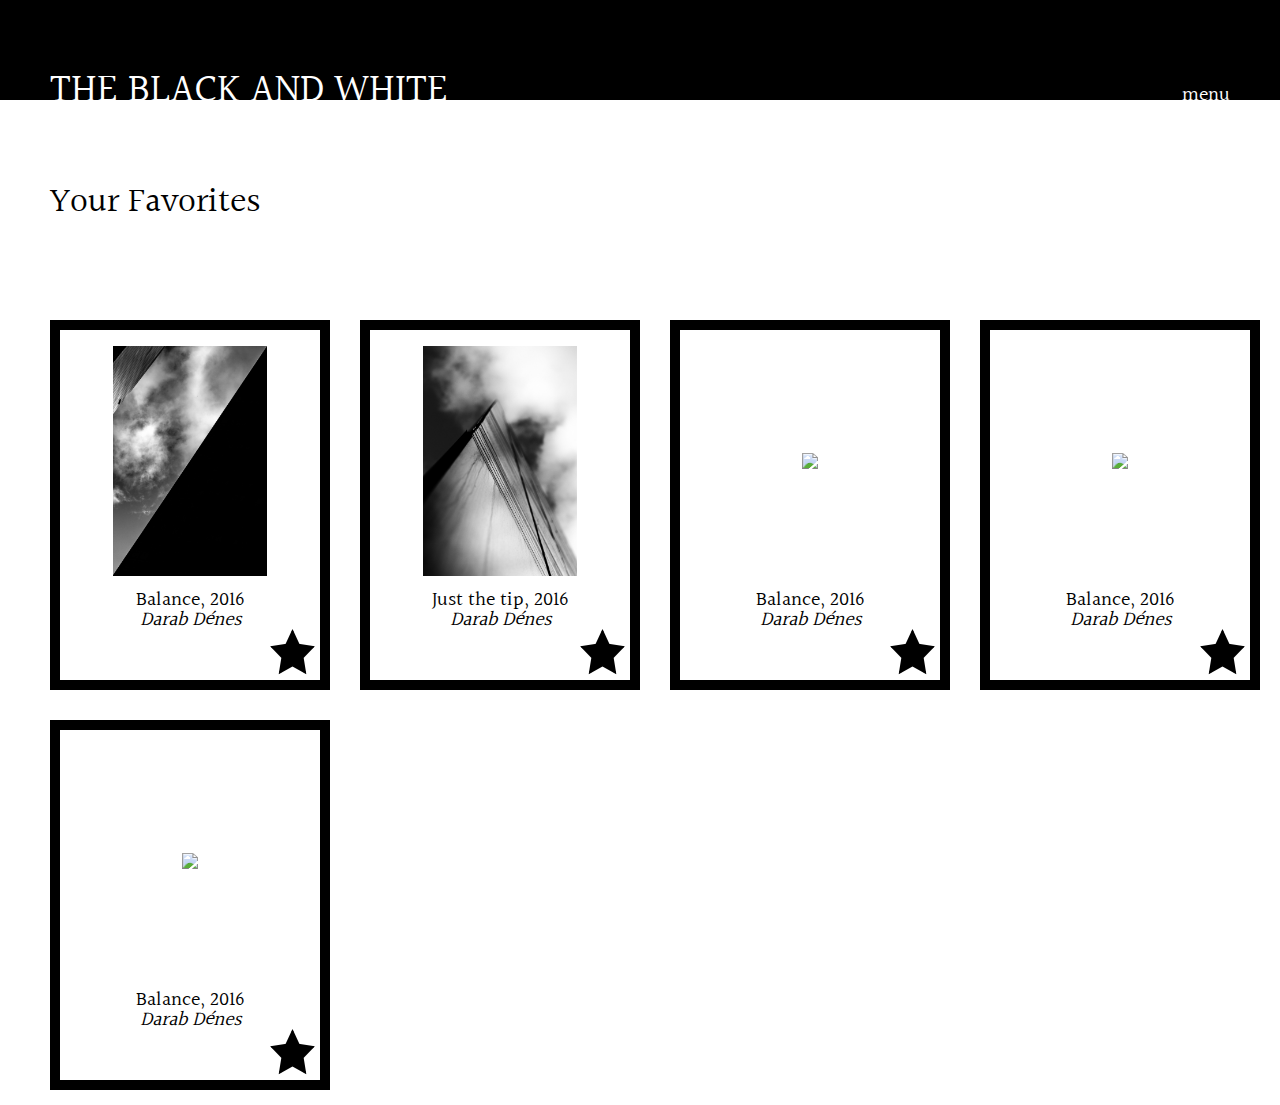
==== index.html @ 5f56d969 "Rename favorites.html to index.html" ====
<!DOCTYPE html>
<html>

<head>
  <meta charset="UTF-8">
  <title>The Black And White</title>
  <link href="./css/style.css" rel="stylesheet">
  <link href="https://fonts.googleapis.com/css?family=Halant:500&display=swap&subset=latin-ext" rel="stylesheet">
  <script src="https://ajax.googleapis.com/ajax/libs/jquery/3.4.1/jquery.min.js"></script>
  <script src="./scripts/script.js"></script>
</head>

<body>
  <div class="header-box" id="header-box">
    <a href="#" class="logo" id="logo">the black and white</a>
    <p class="menu" id="menu">menu</p>
  </div>

  <div class="page" id="page">

    <p class="page-title" id="page-title">your favorites</p>

    <div class="content-strip" id="content-strip">
    </div>
  </div>

</body>

</html>
---- css/style.css ----
body
{
    margin: 0;
}

.header-box
{
    position: relative;

    height: 100px;

    background-color: black;
}

.logo
{
    font-family: 'Halant', serif;
    font-size: 40px;

    position: absolute;
    bottom: -22px;
    left: 50px;

    margin: 0;

    text-transform: uppercase;

    color: white;
}

.menu
{
    font-family: 'Halant', serif;
    font-size: 20px;

    position: absolute;
    right: 50px;
    bottom: -11px;

    margin: 0;

    color: white;
}

.page
{
    padding-left: 35px;
}

.page-title
{
    font-family: 'Halant', serif;
    font-size: 35px;

    margin-top: 75px;
    margin-bottom: 75px;
    margin-left: 15px;

    text-transform: capitalize;
}

.item
{
    position: relative;

    float: left;

    width: 260px;
    height: 350px;
    margin: 15px;

    border-width: 10px;
    border-style: solid;
    border-color: black;
}

.thumbnail
{
    line-height: 230px;

    width: 230px;
    height: 230px;
    margin: 15px;

    text-align: center;
}

.artifact
{
    max-width: 100%;
    max-height: 100%;

    vertical-align: middle;
}

.description
{
    margin-right: 15px;
    margin-left: 15px;
}

.description-text
{
    font-family: 'Halant', serif;
    font-size: 20px;
    line-height: 20px;

    margin: 0;

    text-align: center;
}

.italic-text
{
    font-style: italic;
}

.star
{
    position: absolute;
    right: 0;
    bottom: 0;

    margin: 5px;

    cursor: pointer;
}

.filled
{
    content: url('../images/starfilled.png');
}

.outline
{
    content: url('../images/staroutline.png');
}

.faded
{
    opacity: .15;
}
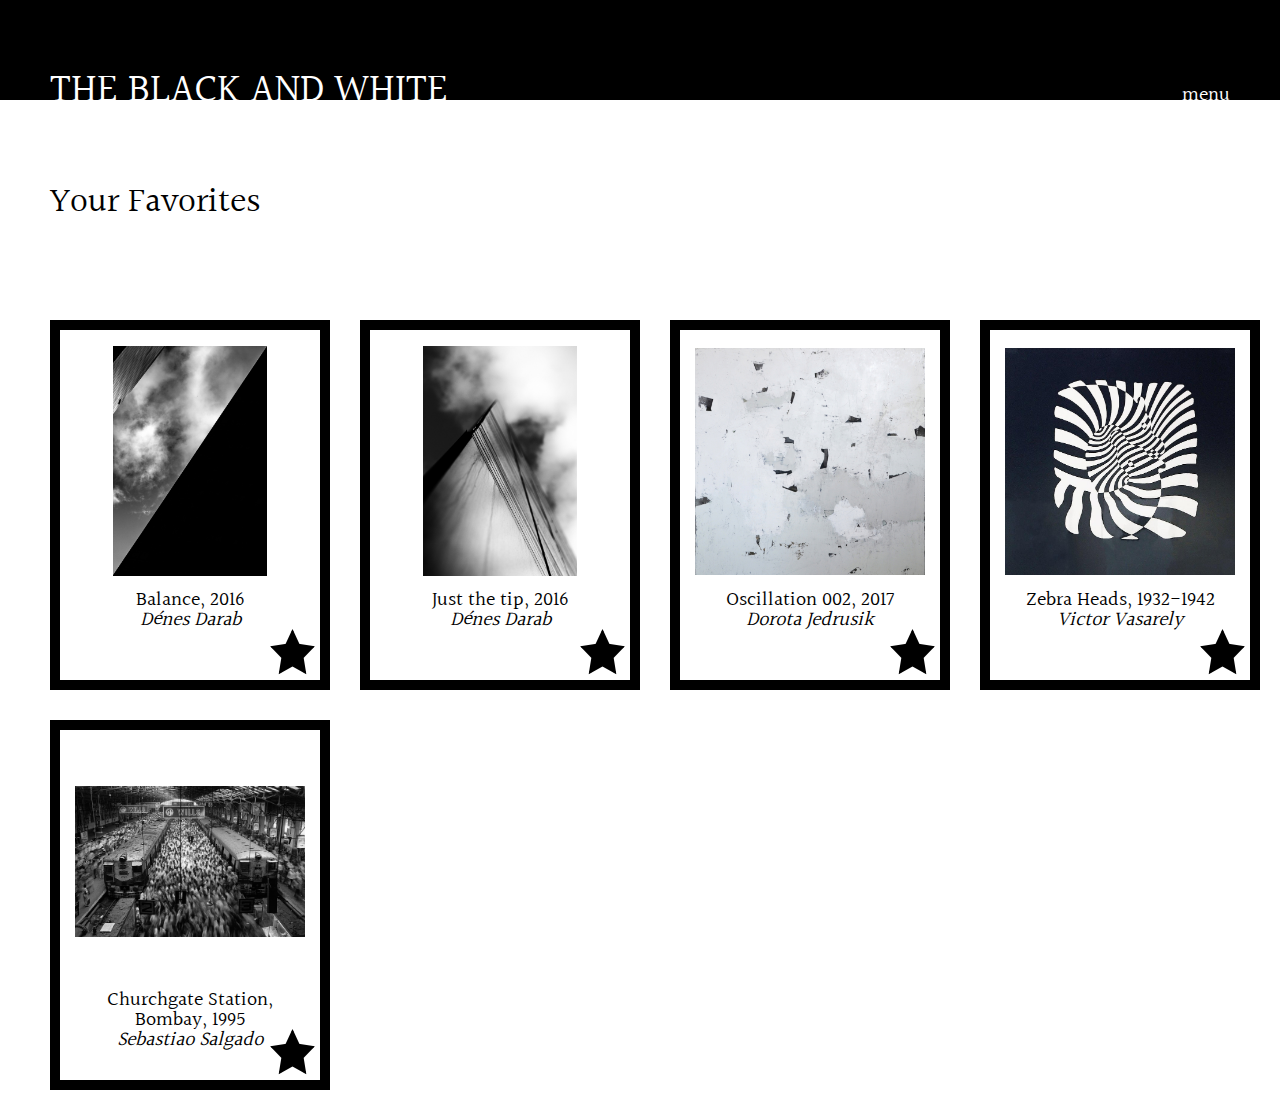
==== commit 63530fe8: "Igy jobb :)" ====
--- a/index.html
+++ b/index.html
@@ -3,7 +3,7 @@
 
 <head>
   <meta charset="UTF-8">
-  <title>The Black And White</title>
+  <title>The Dani And Adri</title>
   <link href="./css/style.css" rel="stylesheet">
   <link href="https://fonts.googleapis.com/css?family=Halant:500&display=swap&subset=latin-ext" rel="stylesheet">
   <script src="https://ajax.googleapis.com/ajax/libs/jquery/3.4.1/jquery.min.js"></script>
